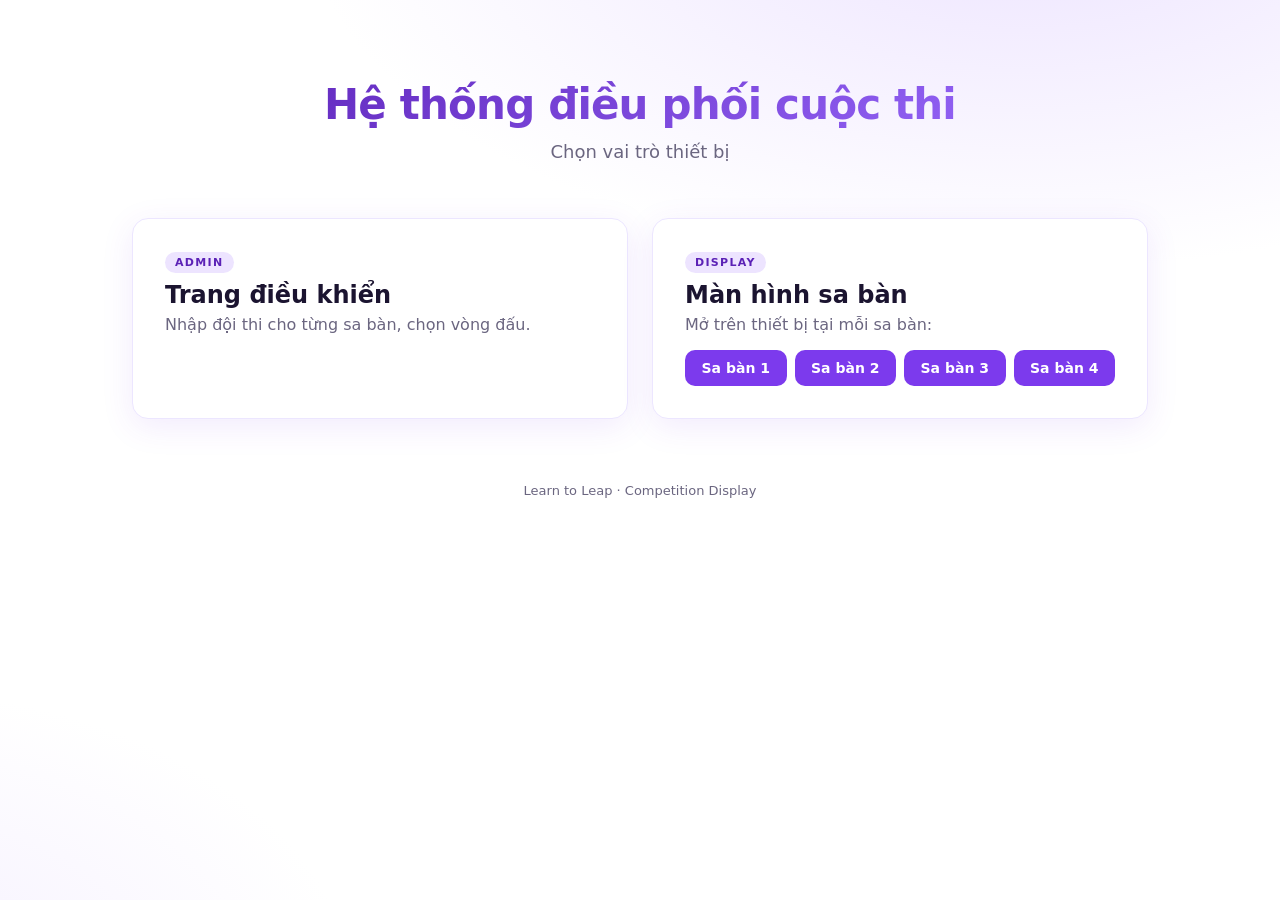
==== index.html @ b5b4168c "Initial competition display platform (4 arenas, scoring + knockout rounds)" ====
<!DOCTYPE html>
<html lang="vi">
<head>
  <meta charset="UTF-8" />
  <meta name="viewport" content="width=device-width, initial-scale=1.0" />
  <title>Competition Display</title>
  <link rel="stylesheet" href="css/style.css" />
</head>
<body class="home">
  <main class="home-wrap">
    <h1>Hệ thống điều phối cuộc thi</h1>
    <p class="sub">Chọn vai trò thiết bị</p>

    <div class="home-grid">
      <a class="home-card admin" href="input.html">
        <div class="badge">ADMIN</div>
        <h2>Trang điều khiển</h2>
        <p>Nhập đội thi cho từng sa bàn, chọn vòng đấu.</p>
      </a>

      <div class="home-card display-card">
        <div class="badge">DISPLAY</div>
        <h2>Màn hình sa bàn</h2>
        <p>Mở trên thiết bị tại mỗi sa bàn:</p>
        <div class="arena-links">
          <a href="display.html?arena=1">Sa bàn 1</a>
          <a href="display.html?arena=2">Sa bàn 2</a>
          <a href="display.html?arena=3">Sa bàn 3</a>
          <a href="display.html?arena=4">Sa bàn 4</a>
        </div>
      </div>
    </div>

    <footer>Learn to Leap · Competition Display</footer>
  </main>
</body>
</html>
---- css/style.css ----
/* ===== Reset & base ===== */
:root {
  --purple-50: #f5f0ff;
  --purple-100: #ede4ff;
  --purple-200: #d9c6ff;
  --purple-400: #9b6dff;
  --purple-500: #7c3aed;
  --purple-600: #6d28d9;
  --purple-700: #5b21b6;
  --ink: #1b1430;
  --muted: #6b6680;
  --line: #ece6ff;
  --bg: #ffffff;
  --shadow: 0 8px 32px rgba(124, 58, 237, 0.10);
  --shadow-lg: 0 20px 60px rgba(124, 58, 237, 0.18);
  --radius: 16px;
  --font: 'Inter', 'Segoe UI', system-ui, -apple-system, sans-serif;
}

* { box-sizing: border-box; margin: 0; padding: 0; }
html, body { height: 100%; }
body {
  font-family: var(--font);
  background: var(--bg);
  color: var(--ink);
  -webkit-font-smoothing: antialiased;
}
a { color: var(--purple-600); text-decoration: none; }

/* ===== HOME ===== */
.home {
  background:
    radial-gradient(1200px 600px at 80% -10%, var(--purple-100), transparent 60%),
    radial-gradient(800px 500px at -10% 110%, var(--purple-50), transparent 60%),
    #fff;
}
.home-wrap {
  max-width: 1080px;
  margin: 0 auto;
  padding: 80px 32px;
  text-align: center;
}
.home-wrap h1 {
  font-size: 42px;
  font-weight: 800;
  letter-spacing: -0.02em;
  background: linear-gradient(135deg, var(--purple-700), var(--purple-400));
  -webkit-background-clip: text;
  background-clip: text;
  color: transparent;
}
.home-wrap .sub { color: var(--muted); margin-top: 12px; font-size: 18px; }
.home-grid {
  display: grid;
  grid-template-columns: 1fr 1fr;
  gap: 24px;
  margin-top: 56px;
}
.home-card {
  background: #fff;
  border: 1px solid var(--line);
  border-radius: var(--radius);
  padding: 32px;
  text-align: left;
  box-shadow: var(--shadow);
  transition: transform .15s ease, box-shadow .15s ease;
  color: var(--ink);
}
a.home-card:hover { transform: translateY(-4px); box-shadow: var(--shadow-lg); }
.home-card h2 { font-size: 24px; margin: 8px 0 6px; }
.home-card p { color: var(--muted); }
.badge {
  display: inline-block;
  font-size: 11px;
  font-weight: 700;
  letter-spacing: .12em;
  padding: 4px 10px;
  border-radius: 999px;
  background: var(--purple-100);
  color: var(--purple-700);
}
.arena-links {
  display: grid; grid-template-columns: repeat(4, 1fr);
  gap: 8px; margin-top: 16px;
}
.arena-links a {
  text-align: center;
  padding: 10px 0;
  border-radius: 10px;
  background: var(--purple-500);
  color: #fff;
  font-weight: 600;
  font-size: 14px;
  transition: background .15s;
}
.arena-links a:hover { background: var(--purple-600); }
footer { margin-top: 64px; color: var(--muted); font-size: 13px; }

/* ===== ADMIN ===== */
.admin-page { background: #fafaff; }
.topbar {
  display: flex; align-items: center; gap: 16px;
  padding: 16px 28px;
  background: #fff;
  border-bottom: 1px solid var(--line);
  position: sticky; top: 0; z-index: 10;
}
.topbar h1 { font-size: 18px; font-weight: 700; flex: 1; }
.back { font-size: 14px; color: var(--purple-600); font-weight: 600; }
.status {
  font-size: 12px; font-weight: 600;
  padding: 4px 10px; border-radius: 999px;
}
.status.connecting { background: #fff3cd; color: #8a6d00; }
.status.online { background: #d1fae5; color: #065f46; }
.status.offline { background: #fee2e2; color: #991b1b; }

.admin-wrap {
  max-width: 1100px;
  margin: 0 auto;
  padding: 28px;
  display: flex; flex-direction: column; gap: 20px;
}
.card {
  background: #fff;
  border: 1px solid var(--line);
  border-radius: var(--radius);
  padding: 24px;
  box-shadow: var(--shadow);
}
.card h2 { font-size: 18px; margin-bottom: 14px; }

.round-toggle {
  display: inline-flex; gap: 8px;
  background: var(--purple-50);
  border-radius: 12px;
  padding: 6px;
}
.round-btn {
  border: 0; background: transparent;
  padding: 10px 18px;
  border-radius: 8px;
  font: inherit; font-weight: 600;
  color: var(--muted); cursor: pointer;
  display: inline-flex; align-items: center; gap: 8px;
}
.round-btn .dot {
  width: 8px; height: 8px; border-radius: 50%;
  background: var(--purple-200);
}
.round-btn.active {
  background: #fff;
  color: var(--purple-700);
  box-shadow: 0 2px 8px rgba(124,58,237,.15);
}
.round-btn.active .dot { background: var(--purple-500); }
.hint { margin-top: 10px; color: var(--muted); font-size: 13px; }

.arenas-grid {
  display: grid;
  grid-template-columns: repeat(2, 1fr);
  gap: 16px;
}
.arena {
  background: #fff;
  border: 1px solid var(--line);
  border-radius: var(--radius);
  padding: 20px;
  box-shadow: var(--shadow);
}
.arena-head {
  display: flex; align-items: center; justify-content: space-between;
  margin-bottom: 14px;
}
.arena-head h3 {
  font-size: 16px;
  display: inline-flex; align-items: center; gap: 10px;
}
.arena-no {
  display: inline-grid; place-items: center;
  width: 28px; height: 28px;
  border-radius: 8px;
  background: var(--purple-500);
  color: #fff; font-weight: 700; font-size: 14px;
}
.arena .live {
  font-size: 11px; font-weight: 700; color: var(--purple-700);
  background: var(--purple-100); padding: 4px 8px; border-radius: 999px;
}
.input-row { display: flex; flex-direction: column; gap: 10px; }
.input-row label { font-size: 12px; color: var(--muted); font-weight: 600; }
.input-row input {
  border: 1.5px solid var(--line);
  border-radius: 10px;
  padding: 11px 14px;
  font: inherit;
  background: #fff;
  transition: border-color .15s, box-shadow .15s;
}
.input-row input:focus {
  outline: 0;
  border-color: var(--purple-400);
  box-shadow: 0 0 0 4px rgba(124,58,237,.12);
}
.input-row input[disabled] {
  background: #f6f4fb; color: var(--muted); cursor: not-allowed;
}
.actions { display: flex; justify-content: flex-end; }
.btn-ghost {
  border: 1.5px solid var(--line);
  background: #fff;
  color: var(--purple-700);
  padding: 10px 18px;
  border-radius: 10px;
  font: inherit; font-weight: 600; cursor: pointer;
}
.btn-ghost:hover { background: var(--purple-50); }

/* ===== DISPLAY ===== */
.display-page {
  background:
    radial-gradient(1200px 800px at 50% -10%, var(--purple-100), transparent 60%),
    #fff;
  overflow: hidden;
}
.display-root {
  height: 100vh;
  display: flex; flex-direction: column;
  align-items: center; justify-content: center;
  padding: 4vh 4vw;
  position: relative;
  text-align: center;
}
.arena-tag {
  position: absolute; top: 3vh; left: 3vw;
  font-size: 1.2vw; font-weight: 700; letter-spacing: .1em;
  color: var(--purple-700);
  background: var(--purple-100);
  padding: .6vw 1.2vw; border-radius: 999px;
}
.arena-tag span { font-size: 1.6vw; margin-left: 4px; }
.round-tag {
  position: absolute; top: 3vh; right: 3vw;
  font-size: 1vw; font-weight: 600;
  color: var(--muted);
  background: #fff;
  padding: .6vw 1.2vw; border-radius: 999px;
  border: 1px solid var(--line);
}
.brand {
  position: absolute; bottom: 3vh;
  color: var(--muted); font-size: 1vw; letter-spacing: .15em; font-weight: 600;
}
.status-pill {
  position: absolute; bottom: 3vh; right: 3vw;
  font-size: .8vw; color: var(--muted);
  padding: 4px 10px; border-radius: 999px; background: #f6f4fb;
}

.view { width: 100%; max-width: 92vw; }
.hidden { display: none !important; }

.view-scoring .label,
.side .label {
  font-size: 1.4vw; font-weight: 700;
  color: var(--purple-500); letter-spacing: .15em;
  margin-bottom: 2vh;
}
.team-name {
  font-size: 9vw;
  font-weight: 800;
  letter-spacing: -0.02em;
  line-height: 1.05;
  background: linear-gradient(135deg, var(--purple-700), var(--purple-400));
  -webkit-background-clip: text;
  background-clip: text;
  color: transparent;
  word-break: break-word;
  animation: pop .5s ease;
}
.team-name.big { font-size: 11vw; }

.vs-wrap {
  display: grid;
  grid-template-columns: 1fr auto 1fr;
  align-items: center;
  gap: 3vw;
  width: 100%;
}
.side { min-width: 0; }
.side .team-name { font-size: 6.5vw; }
.vs {
  font-size: 5vw; font-weight: 900;
  color: #fff;
  background: linear-gradient(135deg, var(--purple-500), var(--purple-700));
  width: 12vw; height: 12vw;
  border-radius: 50%;
  display: grid; place-items: center;
  box-shadow: 0 20px 60px rgba(124,58,237,.35);
  letter-spacing: .05em;
}

.view-empty .empty-text {
  font-size: 3vw; color: var(--muted); font-weight: 600;
}

@keyframes pop {
  from { opacity: 0; transform: translateY(20px) scale(.96); }
  to   { opacity: 1; transform: translateY(0) scale(1); }
}

/* ===== Responsive ===== */
@media (max-width: 760px) {
  .home-grid, .arenas-grid { grid-template-columns: 1fr; }
  .home-wrap h1 { font-size: 32px; }
  .arena-links { grid-template-columns: repeat(2, 1fr); }
}
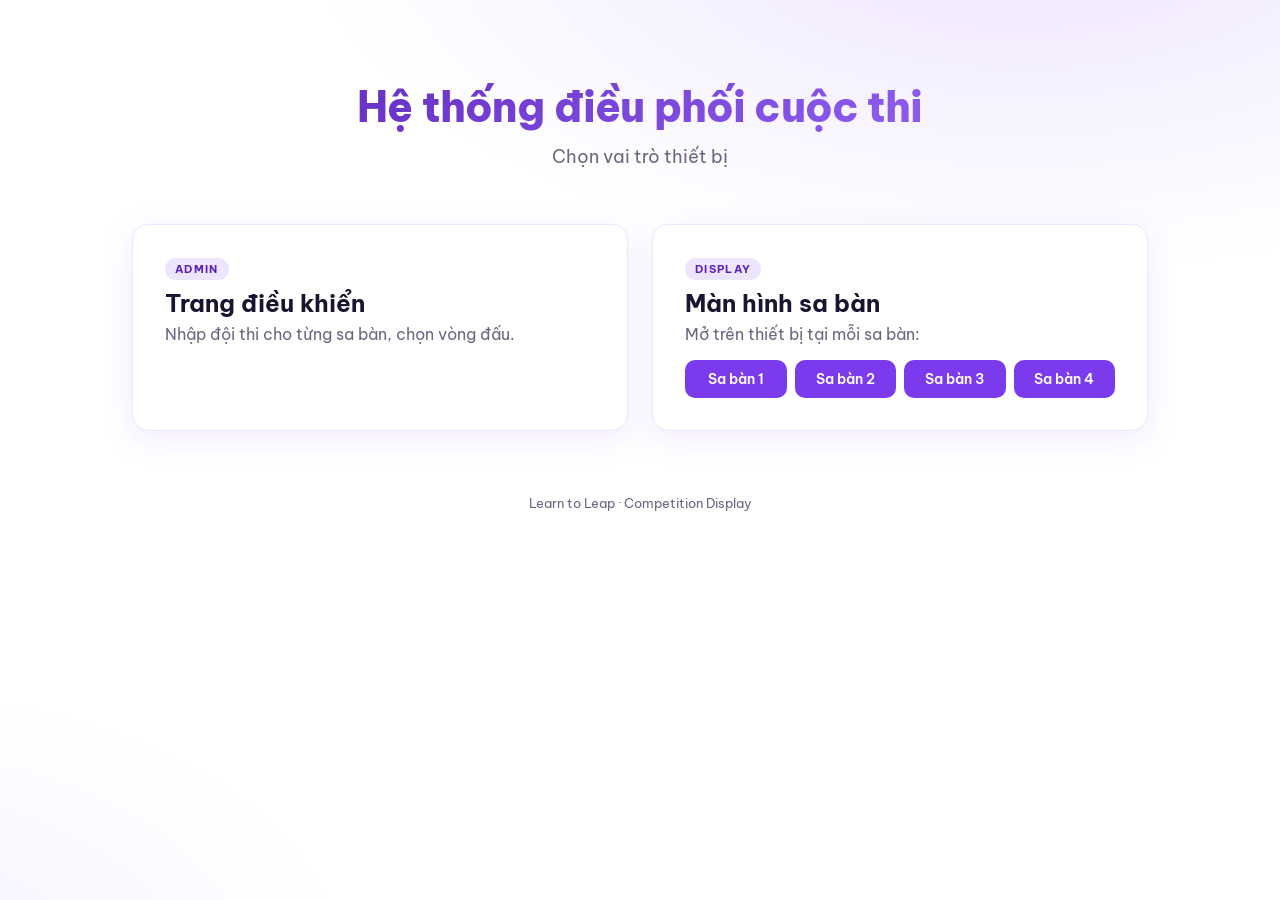
==== commit f283a277: "Add polling fallback for cross-device sync + Be Vietnam Pro font" ====
--- a/index.html
+++ b/index.html
@@ -4,6 +4,9 @@
   <meta charset="UTF-8" />
   <meta name="viewport" content="width=device-width, initial-scale=1.0" />
   <title>Competition Display</title>
+  <link rel="preconnect" href="https://fonts.googleapis.com">
+  <link rel="preconnect" href="https://fonts.gstatic.com" crossorigin>
+  <link href="https://fonts.googleapis.com/css2?family=Be+Vietnam+Pro:wght@400;500;600;700;800;900&display=swap" rel="stylesheet">
   <link rel="stylesheet" href="css/style.css" />
 </head>
 <body class="home">
--- a/css/style.css
+++ b/css/style.css
@@ -14,7 +14,7 @@
   --shadow: 0 8px 32px rgba(124, 58, 237, 0.10);
   --shadow-lg: 0 20px 60px rgba(124, 58, 237, 0.18);
   --radius: 16px;
-  --font: 'Inter', 'Segoe UI', system-ui, -apple-system, sans-serif;
+  --font: 'Be Vietnam Pro', 'Inter', 'Segoe UI', system-ui, -apple-system, sans-serif;
 }
 
 * { box-sizing: border-box; margin: 0; padding: 0; }
@@ -205,7 +205,18 @@
 .input-row input[disabled] {
   background: #f6f4fb; color: var(--muted); cursor: not-allowed;
 }
-.actions { display: flex; justify-content: flex-end; }
+.actions {
+  display: flex; align-items: center; justify-content: flex-end;
+  gap: 12px; flex-wrap: wrap;
+}
+.dirty-flag {
+  margin-right: auto;
+  font-size: 13px; font-weight: 600;
+  color: #b45309;
+  background: #fef3c7;
+  padding: 6px 12px; border-radius: 999px;
+}
+.dirty-flag.hidden { display: none; }
 .btn-ghost {
   border: 1.5px solid var(--line);
   background: #fff;
@@ -215,6 +226,27 @@
   font: inherit; font-weight: 600; cursor: pointer;
 }
 .btn-ghost:hover { background: var(--purple-50); }
+.btn-primary {
+  border: 0;
+  background: linear-gradient(135deg, var(--purple-500), var(--purple-700));
+  color: #fff;
+  padding: 11px 22px;
+  border-radius: 10px;
+  font: inherit; font-weight: 700; cursor: pointer;
+  box-shadow: 0 4px 14px rgba(124,58,237,.3);
+  transition: transform .1s ease, box-shadow .15s ease, opacity .15s;
+}
+.btn-primary:hover:not(:disabled) {
+  transform: translateY(-1px);
+  box-shadow: 0 6px 20px rgba(124,58,237,.4);
+}
+.btn-primary:disabled {
+  opacity: .4; cursor: not-allowed; box-shadow: none;
+}
+.arena.dirty {
+  border-color: #fcd34d;
+  box-shadow: 0 0 0 3px rgba(252, 211, 77, .25), var(--shadow);
+}
 
 /* ===== DISPLAY ===== */
 .display-page {
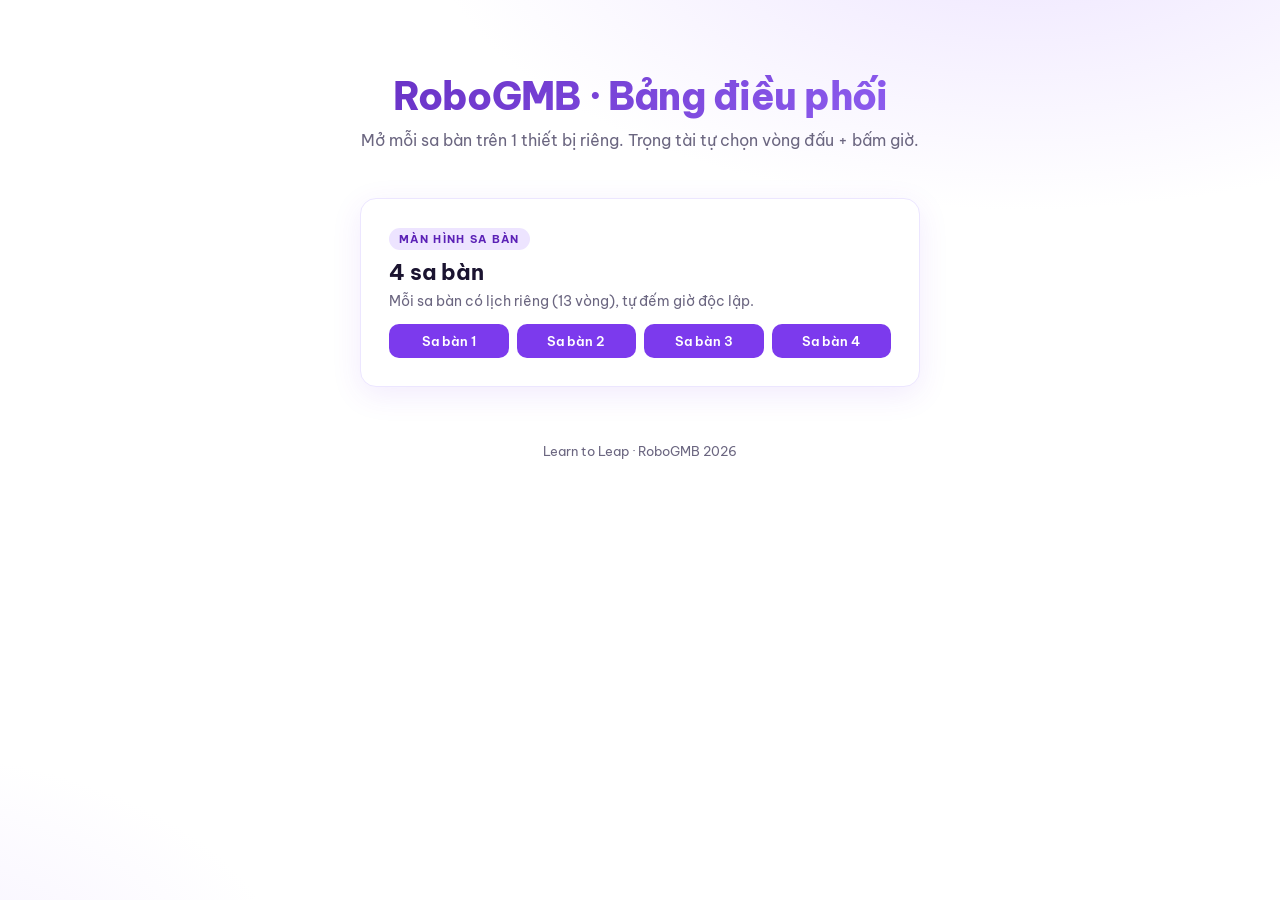
==== commit 9662f25c: "Standalone displays: per-arena team schedule + self-select rounds (no admin needed)" ====
--- a/index.html
+++ b/index.html
@@ -3,7 +3,7 @@
 <head>
   <meta charset="UTF-8" />
   <meta name="viewport" content="width=device-width, initial-scale=1.0" />
-  <title>Competition Display</title>
+  <title>RoboGMB · Competition Display</title>
   <link rel="preconnect" href="https://fonts.googleapis.com">
   <link rel="preconnect" href="https://fonts.gstatic.com" crossorigin>
   <link href="https://fonts.googleapis.com/css2?family=Be+Vietnam+Pro:wght@400;500;600;700;800;900&display=swap" rel="stylesheet">
@@ -11,20 +11,14 @@
 </head>
 <body class="home">
   <main class="home-wrap">
-    <h1>Hệ thống điều phối cuộc thi</h1>
-    <p class="sub">Chọn vai trò thiết bị</p>
+    <h1>RoboGMB · Bảng điều phối</h1>
+    <p class="sub">Mở mỗi sa bàn trên 1 thiết bị riêng. Trọng tài tự chọn vòng đấu + bấm giờ.</p>
 
-    <div class="home-grid">
-      <a class="home-card admin" href="input.html">
-        <div class="badge">ADMIN</div>
-        <h2>Trang điều khiển</h2>
-        <p>Nhập đội thi cho từng sa bàn, chọn vòng đấu.</p>
-      </a>
-
+    <div class="home-grid home-grid-one">
       <div class="home-card display-card">
-        <div class="badge">DISPLAY</div>
-        <h2>Màn hình sa bàn</h2>
-        <p>Mở trên thiết bị tại mỗi sa bàn:</p>
+        <div class="badge">MÀN HÌNH SA BÀN</div>
+        <h2>4 sa bàn</h2>
+        <p>Mỗi sa bàn có lịch riêng (13 vòng), tự đếm giờ độc lập.</p>
         <div class="arena-links">
           <a href="display.html?arena=1">Sa bàn 1</a>
           <a href="display.html?arena=2">Sa bàn 2</a>
@@ -34,7 +28,7 @@
       </div>
     </div>
 
-    <footer>Learn to Leap · Competition Display</footer>
+    <footer>Learn to Leap · RoboGMB 2026</footer>
   </main>
 </body>
 </html>
--- a/css/style.css
+++ b/css/style.css
@@ -1,20 +1,51 @@
-/* ===== Reset & base ===== */
+/* =================================================================
+   RoboGMB · Design System
+   Theme: white + purple, friendly for students, large readable text.
+   ================================================================= */
+
 :root {
-  --purple-50: #f5f0ff;
-  --purple-100: #ede4ff;
-  --purple-200: #d9c6ff;
-  --purple-400: #9b6dff;
-  --purple-500: #7c3aed;
-  --purple-600: #6d28d9;
-  --purple-700: #5b21b6;
+  /* Brand purple */
+  --p-50:  #f5f0ff;
+  --p-100: #ede4ff;
+  --p-200: #d9c6ff;
+  --p-300: #c4a3ff;
+  --p-400: #9b6dff;
+  --p-500: #7c3aed;
+  --p-600: #6d28d9;
+  --p-700: #5b21b6;
+  --p-800: #4c1d95;
+
+  /* Semantic */
   --ink: #1b1430;
   --muted: #6b6680;
   --line: #ece6ff;
   --bg: #ffffff;
-  --shadow: 0 8px 32px rgba(124, 58, 237, 0.10);
+  --bg-soft: #fafaff;
+
+  --green-400: #4ade80;
+  --green-500: #22c55e;
+  --green-600: #16a34a;
+  --green-700: #15803d;
+
+  --red-400: #f87171;
+  --red-500: #ef4444;
+  --red-600: #dc2626;
+  --red-700: #b91c1c;
+
+  --amber-50: #fef3c7;
+  --amber-700: #b45309;
+
+  --shadow-sm: 0 2px 8px rgba(91, 33, 182, 0.06);
+  --shadow:    0 8px 30px rgba(124, 58, 237, 0.10);
   --shadow-lg: 0 20px 60px rgba(124, 58, 237, 0.18);
-  --radius: 16px;
+
+  --radius-sm: 8px;
+  --radius:    12px;
+  --radius-lg: 16px;
+  --radius-xl: 22px;
+
   --font: 'Be Vietnam Pro', 'Inter', 'Segoe UI', system-ui, -apple-system, sans-serif;
+  --mono: 'JetBrains Mono', ui-monospace, 'SFMono-Regular', Consolas, monospace;
 }
 
 * { box-sizing: border-box; margin: 0; padding: 0; }
@@ -25,88 +56,125 @@
   color: var(--ink);
   -webkit-font-smoothing: antialiased;
 }
-a { color: var(--purple-600); text-decoration: none; }
-
-/* ===== HOME ===== */
+a { color: var(--p-600); text-decoration: none; }
+button { font-family: inherit; }
+.hidden { display: none !important; }
+
+/* =================================================================
+   Unified Button System
+   .btn + variant (.btn-primary/.btn-success/.btn-danger/.btn-ghost)
+        + size (.btn-sm/.btn-md/.btn-lg/.btn-xl)
+   ================================================================= */
+.btn {
+  display: inline-flex; align-items: center; justify-content: center;
+  gap: 8px;
+  border: 1.5px solid transparent;
+  font-family: inherit;
+  font-weight: 700;
+  letter-spacing: .01em;
+  cursor: pointer;
+  border-radius: var(--radius);
+  transition: transform .08s ease, box-shadow .15s ease,
+              background .2s ease, border-color .15s ease, opacity .15s;
+  user-select: none;
+  white-space: nowrap;
+}
+.btn:active { transform: translateY(1px); }
+.btn:disabled { opacity: .4; cursor: not-allowed; transform: none !important; box-shadow: none !important; }
+
+/* Variants */
+.btn-primary {
+  color: #fff;
+  background: linear-gradient(135deg, var(--p-500), var(--p-700));
+  box-shadow: 0 6px 18px rgba(124,58,237,.28);
+}
+.btn-primary:hover:not(:disabled) { box-shadow: 0 10px 24px rgba(124,58,237,.4); }
+
+.btn-success {
+  color: #fff;
+  background: linear-gradient(135deg, var(--green-500), var(--green-700));
+  box-shadow: 0 6px 18px rgba(34,197,94,.32);
+}
+.btn-success:hover:not(:disabled) { box-shadow: 0 10px 26px rgba(34,197,94,.45); }
+
+.btn-danger {
+  color: #fff;
+  background: linear-gradient(135deg, var(--red-500), var(--red-700));
+  box-shadow: 0 6px 18px rgba(239,68,68,.32);
+}
+.btn-danger:hover:not(:disabled) { box-shadow: 0 10px 26px rgba(239,68,68,.45); }
+
+.btn-ghost {
+  color: var(--p-700);
+  background: #fff;
+  border-color: var(--p-200);
+}
+.btn-ghost:hover:not(:disabled) { background: var(--p-50); border-color: var(--p-300); }
+
+/* Sizes */
+.btn-sm { padding: 7px 14px;  font-size: 13px; border-radius: 10px; }
+.btn-md { padding: 10px 18px; font-size: 14px; }
+.btn-lg { padding: 13px 24px; font-size: 16px; }
+.btn-xl { padding: 1.1vw 2.2vw; font-size: 1.35vw; border-radius: 14px; min-width: 10vw; }
+
+/* Back-compat aliases for admin code that uses old class names */
+.btn-primary.sm, .btn-ghost.sm { padding: 7px 13px; font-size: 12px; }
+
+/* =================================================================
+   HOME
+   ================================================================= */
 .home {
   background:
-    radial-gradient(1200px 600px at 80% -10%, var(--purple-100), transparent 60%),
-    radial-gradient(800px 500px at -10% 110%, var(--purple-50), transparent 60%),
+    radial-gradient(1000px 500px at 80% -10%, var(--p-100), transparent 60%),
+    radial-gradient(700px 400px at -10% 110%, var(--p-50), transparent 60%),
     #fff;
 }
-.home-wrap {
-  max-width: 1080px;
-  margin: 0 auto;
-  padding: 80px 32px;
-  text-align: center;
-}
+.home-wrap { max-width: 1000px; margin: 0 auto; padding: 72px 28px; text-align: center; }
 .home-wrap h1 {
-  font-size: 42px;
-  font-weight: 800;
-  letter-spacing: -0.02em;
-  background: linear-gradient(135deg, var(--purple-700), var(--purple-400));
-  -webkit-background-clip: text;
-  background-clip: text;
-  color: transparent;
-}
-.home-wrap .sub { color: var(--muted); margin-top: 12px; font-size: 18px; }
-.home-grid {
-  display: grid;
-  grid-template-columns: 1fr 1fr;
-  gap: 24px;
-  margin-top: 56px;
-}
+  font-size: 38px; font-weight: 800; letter-spacing: -0.02em;
+  background: linear-gradient(135deg, var(--p-700), var(--p-400));
+  -webkit-background-clip: text; background-clip: text; color: transparent;
+}
+.home-wrap .sub { color: var(--muted); margin-top: 10px; font-size: 16px; }
+.home-grid { display: grid; grid-template-columns: 1fr 1fr; gap: 20px; margin-top: 48px; }
 .home-card {
-  background: #fff;
-  border: 1px solid var(--line);
-  border-radius: var(--radius);
-  padding: 32px;
-  text-align: left;
-  box-shadow: var(--shadow);
-  transition: transform .15s ease, box-shadow .15s ease;
+  background: #fff; border: 1px solid var(--line);
+  border-radius: var(--radius-lg); padding: 28px;
+  text-align: left; box-shadow: var(--shadow);
+  transition: transform .15s, box-shadow .15s;
   color: var(--ink);
 }
-a.home-card:hover { transform: translateY(-4px); box-shadow: var(--shadow-lg); }
-.home-card h2 { font-size: 24px; margin: 8px 0 6px; }
-.home-card p { color: var(--muted); }
+a.home-card:hover { transform: translateY(-3px); box-shadow: var(--shadow-lg); }
+.home-card h2 { font-size: 22px; margin: 8px 0 6px; }
+.home-card p { color: var(--muted); font-size: 14px; }
 .badge {
-  display: inline-block;
-  font-size: 11px;
-  font-weight: 700;
-  letter-spacing: .12em;
-  padding: 4px 10px;
-  border-radius: 999px;
-  background: var(--purple-100);
-  color: var(--purple-700);
-}
-.arena-links {
-  display: grid; grid-template-columns: repeat(4, 1fr);
-  gap: 8px; margin-top: 16px;
-}
+  display: inline-block; font-size: 11px; font-weight: 700;
+  letter-spacing: .12em; padding: 4px 10px; border-radius: 999px;
+  background: var(--p-100); color: var(--p-700);
+}
+.arena-links { display: grid; grid-template-columns: repeat(4, 1fr); gap: 8px; margin-top: 14px; }
 .arena-links a {
-  text-align: center;
-  padding: 10px 0;
-  border-radius: 10px;
-  background: var(--purple-500);
-  color: #fff;
-  font-weight: 600;
-  font-size: 14px;
+  text-align: center; padding: 9px 0;
+  border-radius: 10px; background: var(--p-500);
+  color: #fff; font-weight: 600; font-size: 13px;
   transition: background .15s;
 }
-.arena-links a:hover { background: var(--purple-600); }
-footer { margin-top: 64px; color: var(--muted); font-size: 13px; }
-
-/* ===== ADMIN ===== */
-.admin-page { background: #fafaff; }
+.arena-links a:hover { background: var(--p-600); }
+.home-wrap footer { margin-top: 56px; color: var(--muted); font-size: 13px; }
+
+/* =================================================================
+   ADMIN
+   ================================================================= */
+.admin-page { background: var(--bg-soft); }
 .topbar {
   display: flex; align-items: center; gap: 16px;
-  padding: 16px 28px;
+  padding: 14px 24px;
   background: #fff;
   border-bottom: 1px solid var(--line);
   position: sticky; top: 0; z-index: 10;
 }
-.topbar h1 { font-size: 18px; font-weight: 700; flex: 1; }
-.back { font-size: 14px; color: var(--purple-600); font-weight: 600; }
+.topbar h1 { font-size: 16px; font-weight: 700; flex: 1; }
+.back { font-size: 13px; color: var(--p-600); font-weight: 600; }
 .status {
   font-size: 12px; font-weight: 600;
   padding: 4px 10px; border-radius: 999px;
@@ -116,234 +184,706 @@
 .status.offline { background: #fee2e2; color: #991b1b; }
 
 .admin-wrap {
-  max-width: 1100px;
-  margin: 0 auto;
-  padding: 28px;
-  display: flex; flex-direction: column; gap: 20px;
+  max-width: 1100px; margin: 0 auto; padding: 22px;
+  display: flex; flex-direction: column; gap: 16px;
 }
 .card {
-  background: #fff;
-  border: 1px solid var(--line);
-  border-radius: var(--radius);
-  padding: 24px;
-  box-shadow: var(--shadow);
-}
-.card h2 { font-size: 18px; margin-bottom: 14px; }
-
+  background: #fff; border: 1px solid var(--line);
+  border-radius: var(--radius-lg); padding: 18px 20px;
+  box-shadow: var(--shadow-sm);
+}
+.card h2 {
+  font-size: 13px; font-weight: 700; margin-bottom: 12px;
+  color: var(--p-700);
+  letter-spacing: .08em; text-transform: uppercase;
+}
+
+/* Round toggle */
 .round-toggle {
-  display: inline-flex; gap: 8px;
-  background: var(--purple-50);
-  border-radius: 12px;
-  padding: 6px;
+  display: inline-flex; gap: 6px;
+  background: var(--p-50);
+  border-radius: 12px; padding: 5px;
 }
 .round-btn {
   border: 0; background: transparent;
-  padding: 10px 18px;
-  border-radius: 8px;
-  font: inherit; font-weight: 600;
+  padding: 9px 18px; border-radius: 9px;
+  font-weight: 600; font-size: 14px;
   color: var(--muted); cursor: pointer;
   display: inline-flex; align-items: center; gap: 8px;
-}
-.round-btn .dot {
-  width: 8px; height: 8px; border-radius: 50%;
-  background: var(--purple-200);
-}
+  font-family: inherit;
+  transition: background .15s, color .15s;
+}
+.round-btn .dot { width: 7px; height: 7px; border-radius: 50%; background: var(--p-200); }
 .round-btn.active {
-  background: #fff;
-  color: var(--purple-700);
-  box-shadow: 0 2px 8px rgba(124,58,237,.15);
-}
-.round-btn.active .dot { background: var(--purple-500); }
-.hint { margin-top: 10px; color: var(--muted); font-size: 13px; }
-
-.arenas-grid {
-  display: grid;
-  grid-template-columns: repeat(2, 1fr);
-  gap: 16px;
-}
+  background: #fff; color: var(--p-700);
+  box-shadow: 0 2px 6px rgba(124,58,237,.12);
+}
+.round-btn.active .dot { background: var(--p-500); }
+.hint { margin-top: 10px; color: var(--muted); font-size: 12px; }
+
+/* Arena cards */
+.arenas-grid { display: grid; grid-template-columns: repeat(2, 1fr); gap: 14px; }
 .arena {
-  background: #fff;
-  border: 1px solid var(--line);
-  border-radius: var(--radius);
-  padding: 20px;
-  box-shadow: var(--shadow);
+  background: #fff; border: 1px solid var(--line);
+  border-radius: var(--radius-lg); padding: 16px 18px;
+  box-shadow: var(--shadow-sm);
+  transition: border-color .15s, box-shadow .15s;
 }
 .arena-head {
   display: flex; align-items: center; justify-content: space-between;
-  margin-bottom: 14px;
-}
-.arena-head h3 {
-  font-size: 16px;
-  display: inline-flex; align-items: center; gap: 10px;
-}
+  margin-bottom: 12px;
+}
+.arena-head h3 { font-size: 14px; display: inline-flex; align-items: center; gap: 10px; }
 .arena-no {
   display: inline-grid; place-items: center;
-  width: 28px; height: 28px;
-  border-radius: 8px;
-  background: var(--purple-500);
-  color: #fff; font-weight: 700; font-size: 14px;
+  width: 26px; height: 26px; border-radius: 8px;
+  background: var(--p-500); color: #fff;
+  font-weight: 700; font-size: 13px;
 }
 .arena .live {
-  font-size: 11px; font-weight: 700; color: var(--purple-700);
-  background: var(--purple-100); padding: 4px 8px; border-radius: 999px;
-}
-.input-row { display: flex; flex-direction: column; gap: 10px; }
-.input-row label { font-size: 12px; color: var(--muted); font-weight: 600; }
+  font-size: 10px; font-weight: 700; color: var(--p-700);
+  background: var(--p-100); padding: 3px 8px; border-radius: 999px;
+  letter-spacing: .08em;
+}
+.input-row { display: flex; flex-direction: column; gap: 8px; }
+.input-row label { font-size: 11px; color: var(--muted); font-weight: 600; }
 .input-row input {
-  border: 1.5px solid var(--line);
-  border-radius: 10px;
-  padding: 11px 14px;
-  font: inherit;
+  border: 1.5px solid var(--line); border-radius: 9px;
+  padding: 10px 13px; font: inherit; font-size: 14px;
   background: #fff;
   transition: border-color .15s, box-shadow .15s;
 }
 .input-row input:focus {
-  outline: 0;
-  border-color: var(--purple-400);
-  box-shadow: 0 0 0 4px rgba(124,58,237,.12);
+  outline: 0; border-color: var(--p-400);
+  box-shadow: 0 0 0 3px rgba(124,58,237,.15);
 }
 .input-row input[disabled] {
   background: #f6f4fb; color: var(--muted); cursor: not-allowed;
 }
+
 .actions {
   display: flex; align-items: center; justify-content: flex-end;
-  gap: 12px; flex-wrap: wrap;
+  gap: 10px; flex-wrap: wrap;
 }
 .dirty-flag {
-  margin-right: auto;
-  font-size: 13px; font-weight: 600;
-  color: #b45309;
-  background: #fef3c7;
-  padding: 6px 12px; border-radius: 999px;
-}
-.dirty-flag.hidden { display: none; }
-.btn-ghost {
-  border: 1.5px solid var(--line);
-  background: #fff;
-  color: var(--purple-700);
-  padding: 10px 18px;
-  border-radius: 10px;
-  font: inherit; font-weight: 600; cursor: pointer;
-}
-.btn-ghost:hover { background: var(--purple-50); }
-.btn-primary {
-  border: 0;
-  background: linear-gradient(135deg, var(--purple-500), var(--purple-700));
-  color: #fff;
-  padding: 11px 22px;
-  border-radius: 10px;
-  font: inherit; font-weight: 700; cursor: pointer;
-  box-shadow: 0 4px 14px rgba(124,58,237,.3);
-  transition: transform .1s ease, box-shadow .15s ease, opacity .15s;
-}
-.btn-primary:hover:not(:disabled) {
-  transform: translateY(-1px);
-  box-shadow: 0 6px 20px rgba(124,58,237,.4);
-}
-.btn-primary:disabled {
-  opacity: .4; cursor: not-allowed; box-shadow: none;
-}
+  margin-right: auto; font-size: 12px; font-weight: 600;
+  color: var(--amber-700); background: var(--amber-50);
+  padding: 5px 12px; border-radius: 999px;
+}
+
 .arena.dirty {
   border-color: #fcd34d;
-  box-shadow: 0 0 0 3px rgba(252, 211, 77, .25), var(--shadow);
-}
-
-/* ===== DISPLAY ===== */
+  box-shadow: 0 0 0 3px rgba(252, 211, 77, .25), var(--shadow-sm);
+}
+
+/* Legacy admin button classes → reuse .btn styles */
+#publish, #clear-all { padding: 10px 18px; font-size: 14px; border-radius: var(--radius); font-weight: 700; cursor: pointer; transition: all .15s; }
+#publish { color:#fff; background: linear-gradient(135deg, var(--p-500), var(--p-700));
+  border: 1.5px solid transparent; box-shadow: 0 6px 18px rgba(124,58,237,.28); }
+#publish:hover:not(:disabled) { box-shadow: 0 10px 24px rgba(124,58,237,.4); }
+#publish:disabled { opacity:.4; cursor: not-allowed; box-shadow: none; background: var(--p-200); }
+#clear-all { color: var(--p-700); background:#fff; border:1.5px solid var(--p-200); }
+#clear-all:hover { background: var(--p-50); border-color: var(--p-300); }
+
+/* =================================================================
+   DISPLAY  (split layout, fixed viewport)
+   ================================================================= */
 .display-page {
   background:
-    radial-gradient(1200px 800px at 50% -10%, var(--purple-100), transparent 60%),
+    radial-gradient(1400px 900px at 50% -20%, var(--p-100), transparent 65%),
     #fff;
   overflow: hidden;
 }
 .display-root {
   height: 100vh;
+  display: grid;
+  grid-template-rows: auto 1fr auto;
+  padding: 1.5vh 1.5vw;
+  gap: 1.2vh;
+}
+
+.d-header {
+  display: flex; align-items: center; gap: 1vw;
+}
+.arena-tag {
+  font-size: 1vw; font-weight: 700; letter-spacing: .12em;
+  color: var(--p-700);
+  background: var(--p-100);
+  padding: .5vw 1.1vw; border-radius: 999px;
+  text-transform: uppercase;
+}
+.arena-tag span { font-size: 1.3vw; margin-left: 6px; font-family: var(--mono); }
+.round-tag {
+  font-size: .9vw; font-weight: 700;
+  color: var(--p-700);
+  background: #fff; border: 1.5px solid var(--p-200);
+  padding: .5vw 1.1vw; border-radius: 999px;
+}
+.round-tag[data-round="knockout"] {
+  background: linear-gradient(135deg, var(--p-500), var(--p-700));
+  color: #fff; border-color: transparent;
+}
+.d-header .status-pill { margin-left: 0; }
+.d-header .mute-btn { margin-left: auto; }
+
+.mute-btn {
+  border: 1.5px solid var(--p-200);
+  background: #fff;
+  width: 2.4vw; height: 2.4vw;
+  min-width: 36px; min-height: 36px;
+  border-radius: 50%;
+  font-size: 1.2vw;
+  cursor: pointer;
+  display: inline-grid; place-items: center;
+  transition: background .15s, transform .1s, border-color .15s;
+  padding: 0; line-height: 1;
+}
+.mute-btn:hover { background: var(--p-50); border-color: var(--p-300); transform: scale(1.05); }
+.mute-btn:active { transform: scale(.95); }
+
+/* Split panes */
+.d-split {
+  display: grid;
+  grid-template-columns: 1.1fr 1fr;
+  gap: 1.5vw;
+  min-height: 0;
+}
+.d-pane {
+  background: #fff;
+  border: 1.5px solid var(--p-100);
+  border-radius: var(--radius-xl);
+  padding: 1.8vw;
   display: flex; flex-direction: column;
   align-items: center; justify-content: center;
-  padding: 4vh 4vw;
+  text-align: center;
+  min-height: 0; overflow: hidden;
+  box-shadow: 0 10px 50px rgba(124,58,237,.08);
+}
+.d-pane .label {
+  font-size: .85vw; font-weight: 700;
+  color: var(--p-500); letter-spacing: .2em;
+  text-transform: uppercase; margin-bottom: 1.2vh;
+}
+
+/* Team pane — mirror timer pane layout */
+.d-team {
+  justify-content: space-between;
+  padding-top: 2.4vw;
+  padding-bottom: 1.8vw;
+}
+.team-hero {
+  flex: 1;
+  display: flex; flex-direction: column;
+  align-items: center; justify-content: center;
+  width: 100%;
+}
+.team-state {
+  margin-top: .8vh;
+  font-size: 1vw;
+  color: var(--muted);
+  font-weight: 600;
+  letter-spacing: .05em;
+}
+.team-name.rest {
+  background: none;
+  -webkit-text-fill-color: var(--muted);
+  color: var(--muted);
+  font-style: italic;
+  font-weight: 700;
+}
+
+.team-controls {
+  display: flex; gap: .8vw;
+  align-items: center; justify-content: center;
+  width: 100%;
+}
+.nav-btn {
+  min-width: 9vw;
+}
+
+/* Single column home (when admin removed) */
+.home-grid-one { grid-template-columns: 1fr; max-width: 560px; margin-left: auto; margin-right: auto; }
+
+/* Modal — team list */
+.modal {
+  position: fixed; inset: 0;
+  z-index: 1200;
+  display: grid; place-items: center;
+}
+.modal.hidden { display: none; }
+.modal-backdrop {
+  position: absolute; inset: 0;
+  background: rgba(27, 20, 48, 0.55);
+  backdrop-filter: blur(6px);
+}
+.modal-box {
   position: relative;
-  text-align: center;
-}
-.arena-tag {
-  position: absolute; top: 3vh; left: 3vw;
-  font-size: 1.2vw; font-weight: 700; letter-spacing: .1em;
-  color: var(--purple-700);
-  background: var(--purple-100);
-  padding: .6vw 1.2vw; border-radius: 999px;
-}
-.arena-tag span { font-size: 1.6vw; margin-left: 4px; }
-.round-tag {
-  position: absolute; top: 3vh; right: 3vw;
-  font-size: 1vw; font-weight: 600;
-  color: var(--muted);
   background: #fff;
-  padding: .6vw 1.2vw; border-radius: 999px;
-  border: 1px solid var(--line);
-}
-.brand {
-  position: absolute; bottom: 3vh;
-  color: var(--muted); font-size: 1vw; letter-spacing: .15em; font-weight: 600;
-}
-.status-pill {
-  position: absolute; bottom: 3vh; right: 3vw;
-  font-size: .8vw; color: var(--muted);
-  padding: 4px 10px; border-radius: 999px; background: #f6f4fb;
-}
-
-.view { width: 100%; max-width: 92vw; }
-.hidden { display: none !important; }
-
-.view-scoring .label,
-.side .label {
-  font-size: 1.4vw; font-weight: 700;
-  color: var(--purple-500); letter-spacing: .15em;
-  margin-bottom: 2vh;
-}
+  border: 2px solid var(--p-200);
+  border-radius: 20px;
+  padding: 24px;
+  width: min(560px, 92vw);
+  max-height: 85vh;
+  display: flex; flex-direction: column;
+  box-shadow: 0 30px 80px rgba(91, 33, 182, 0.35);
+  animation: modalPop .25s cubic-bezier(.22,1.4,.36,1);
+}
+@keyframes modalPop {
+  from { transform: scale(.85); opacity: 0; }
+  to   { transform: scale(1); opacity: 1; }
+}
+.modal-head {
+  display: flex; justify-content: space-between; align-items: center;
+  margin-bottom: 14px; padding-bottom: 14px;
+  border-bottom: 1px solid var(--line);
+}
+.modal-head h3 {
+  font-size: 18px; color: var(--p-700); font-weight: 800;
+}
+.modal-close {
+  border: 0; background: var(--p-50);
+  width: 34px; height: 34px; border-radius: 10px;
+  color: var(--p-700); font-size: 16px; font-weight: 700;
+  cursor: pointer;
+}
+.modal-close:hover { background: var(--p-100); }
+
+.team-list {
+  list-style: none; margin: 0; padding: 0;
+  overflow-y: auto;
+  display: flex; flex-direction: column; gap: 6px;
+}
+.team-item {
+  display: flex; align-items: center; gap: 14px;
+  padding: 12px 16px;
+  border: 1.5px solid var(--line);
+  border-radius: 12px;
+  cursor: pointer;
+  transition: background .12s, border-color .12s, transform .08s;
+  user-select: none;
+}
+.team-item:hover { background: var(--p-50); border-color: var(--p-200); }
+.team-item:active { transform: scale(.99); }
+.ti-round {
+  font-family: var(--mono);
+  font-weight: 700; font-size: 14px;
+  background: var(--p-100); color: var(--p-700);
+  width: 32px; height: 32px;
+  display: grid; place-items: center;
+  border-radius: 8px;
+  flex-shrink: 0;
+}
+.ti-name {
+  flex: 1; font-weight: 700; font-size: 16px;
+}
+.ti-current-tag {
+  font-size: 11px; font-weight: 700;
+  letter-spacing: .1em; text-transform: uppercase;
+  background: linear-gradient(135deg, var(--green-500), var(--green-700));
+  color: #fff;
+  padding: 4px 10px; border-radius: 999px;
+}
+.team-item.current {
+  background: linear-gradient(135deg, #f0fdf4, #fff);
+  border-color: var(--green-500);
+  box-shadow: 0 4px 16px rgba(34,197,94,.18);
+}
+.team-item.current .ti-round { background: var(--green-500); color: #fff; }
+.team-item.rest {
+  opacity: .5;
+  cursor: default;
+}
+.team-item.rest .ti-name { font-style: italic; color: var(--muted); }
+.team-item.rest:hover { background: transparent; border-color: var(--line); }
+
+.view { width: 100%; max-width: 100%; }
 .team-name {
-  font-size: 9vw;
+  font-size: 5vw;
   font-weight: 800;
   letter-spacing: -0.02em;
   line-height: 1.05;
-  background: linear-gradient(135deg, var(--purple-700), var(--purple-400));
-  -webkit-background-clip: text;
-  background-clip: text;
-  color: transparent;
+  background: linear-gradient(135deg, var(--p-700), var(--p-400));
+  -webkit-background-clip: text; background-clip: text; color: transparent;
   word-break: break-word;
   animation: pop .5s ease;
 }
-.team-name.big { font-size: 11vw; }
-
-.vs-wrap {
+.team-name.big { font-size: 6.5vw; }
+
+.ko-stack {
   display: grid;
-  grid-template-columns: 1fr auto 1fr;
+  grid-template-rows: 1fr auto 1fr;
+  gap: 1.2vh;
   align-items: center;
-  gap: 3vw;
   width: 100%;
 }
-.side { min-width: 0; }
-.side .team-name { font-size: 6.5vw; }
+.ko-side { min-width: 0; }
+.ko-side .team-name { font-size: 3.4vw; }
 .vs {
-  font-size: 5vw; font-weight: 900;
+  font-size: 2.1vw; font-weight: 900;
   color: #fff;
-  background: linear-gradient(135deg, var(--purple-500), var(--purple-700));
-  width: 12vw; height: 12vw;
-  border-radius: 50%;
+  background: linear-gradient(135deg, var(--p-500), var(--p-700));
+  width: 4.8vw; height: 4.8vw; border-radius: 50%;
   display: grid; place-items: center;
-  box-shadow: 0 20px 60px rgba(124,58,237,.35);
+  margin: 0 auto;
+  box-shadow: 0 12px 32px rgba(124,58,237,.35);
   letter-spacing: .05em;
 }
 
 .view-empty .empty-text {
-  font-size: 3vw; color: var(--muted); font-weight: 600;
+  font-size: 1.8vw; color: var(--muted); font-weight: 600;
+}
+
+/* Timer pane — layout mirror team pane: hero centered, controls at bottom */
+.d-timer {
+  justify-content: space-between;
+  padding-top: 2.4vw;
+  padding-bottom: 1.8vw;
+}
+.timer-hero {
+  flex: 1;
+  display: flex; flex-direction: column;
+  align-items: center; justify-content: center;
+  width: 100%;
+}
+
+.timer-big {
+  font-family: var(--mono);
+  font-size: 6.5vw;            /* MATCH .team-name.big */
+  font-weight: 800;
+  letter-spacing: -0.01em;
+  line-height: 1.05;
+  background: linear-gradient(135deg, var(--p-700), var(--p-400));
+  -webkit-background-clip: text; background-clip: text;
+  color: transparent;
+  font-variant-numeric: tabular-nums;
+  animation: pop .5s ease;
+  transition: filter .2s;
+}
+.timer-big.running {
+  background: linear-gradient(135deg, var(--p-600), var(--p-400));
+  -webkit-background-clip: text; background-clip: text;
+  color: transparent;
+}
+.timer-big.warn {
+  background: none;
+  -webkit-text-fill-color: var(--red-500);
+  color: var(--red-500);
+  animation: pulse 1s ease-in-out infinite;
+}
+.timer-big.ended {
+  background: none;
+  -webkit-text-fill-color: var(--red-500);
+  color: var(--red-500);
+}
+.timer-big.paused {
+  background: none;
+  -webkit-text-fill-color: #b45309;
+  color: #b45309;
+}
+.timer-state {
+  margin-top: 1.2vh;
+  font-size: 1vw; font-weight: 700;
+  color: var(--muted); letter-spacing: .2em;
+  text-transform: uppercase;
+}
+
+/* Controls dock */
+.timer-controls-wrap {
+  display: flex; flex-direction: column;
+  align-items: center; gap: 1.2vh;
+  width: 100%;
+}
+.timer-set-row {
+  display: flex; align-items: center; gap: 8px;
+}
+.timer-set-row input {
+  font-family: var(--mono);
+  font-size: 1.4vw; font-weight: 700;
+  border: 1.5px solid var(--p-200);
+  border-radius: 10px;
+  padding: .5vw .9vw;
+  width: 6.5vw; text-align: center;
+  letter-spacing: .05em;
+  color: var(--ink); background: #fff;
+  transition: border-color .15s, box-shadow .15s;
+}
+.timer-set-row input:focus {
+  outline: 0; border-color: var(--p-400);
+  box-shadow: 0 0 0 4px rgba(124,58,237,.15);
+}
+.adj { font-family: var(--mono); }
+
+.timer-actions { display: flex; gap: 1vw; }
+
+.hotkey-hint {
+  font-size: .75vw;
+  color: var(--muted);
+}
+.hotkey-hint kbd {
+  font-family: var(--mono);
+  background: var(--p-50);
+  border: 1px solid var(--p-100);
+  border-bottom-width: 2px;
+  border-radius: 5px;
+  padding: 1px 7px;
+  font-size: .75vw;
+  color: var(--p-700);
+  font-weight: 700;
+}
+
+.d-footer {
+  display: flex; justify-content: center; align-items: center;
+}
+.brand {
+  color: var(--muted); font-size: .8vw;
+  letter-spacing: .25em; font-weight: 700;
+  text-transform: uppercase;
+}
+.status-pill {
+  font-size: .75vw; color: var(--muted); font-weight: 700;
+  padding: 4px 12px; border-radius: 999px;
+  background: #f6f4fb;
+}
+
+/* =================================================================
+   FX overlays (Start / Stop / Reset)
+   ================================================================= */
+.fx-overlay {
+  position: fixed; inset: 0;
+  display: grid; place-items: center;
+  pointer-events: none;
+  opacity: 0;
+  z-index: 999;
+  transition: opacity .25s ease;
+}
+.fx-overlay.show { opacity: 1; }
+.fx-content {
+  font-size: 16vw;
+  font-weight: 900;
+  letter-spacing: .06em;
+  color: #fff;
+  text-shadow: 0 14px 60px rgba(0,0,0,.3);
+  animation: fxPop .4s cubic-bezier(.22,1.5,.36,1);
+}
+.fx-overlay.fx-start {
+  background: radial-gradient(circle at center,
+    rgba(34,197,94,.95), rgba(21,128,61,.75) 55%, rgba(0,0,0,0) 75%);
+  animation: fxFlashGreen .9s ease;
+}
+.fx-overlay.fx-stop {
+  background: radial-gradient(circle at center,
+    rgba(239,68,68,.95), rgba(185,28,28,.75) 55%, rgba(0,0,0,0) 75%);
+  animation: fxFlashRed .9s ease;
+}
+.fx-overlay.fx-reset {
+  background: radial-gradient(circle at center, rgba(124,58,237,.55), rgba(0,0,0,0) 60%);
+}
+
+/* =================================================================
+   FX: Toast notifications
+   ================================================================= */
+.toast-stack {
+  position: fixed; top: 16px; left: 50%;
+  transform: translateX(-50%);
+  display: flex; flex-direction: column; gap: 10px;
+  align-items: center;
+  pointer-events: none;
+  z-index: 1500;
+}
+.toast {
+  display: flex; align-items: center; gap: 12px;
+  padding: 14px 22px;
+  background: #fff;
+  border: 2px solid var(--p-200);
+  border-radius: 16px;
+  font-weight: 700; font-size: 18px;
+  color: var(--ink);
+  box-shadow: 0 18px 50px rgba(91, 33, 182, 0.25);
+  opacity: 0; transform: translateY(-30px) scale(.9);
+  transition: opacity .35s ease, transform .35s cubic-bezier(.22,1.4,.36,1);
+  min-width: 280px; max-width: 70vw;
+  backdrop-filter: blur(10px);
+}
+.toast.show { opacity: 1; transform: translateY(0) scale(1); }
+.toast.hide { opacity: 0; transform: translateY(-20px) scale(.95); }
+.toast-icon { font-size: 26px; line-height: 1; }
+.toast-msg { white-space: nowrap; overflow: hidden; text-overflow: ellipsis; }
+
+.toast-start   { border-color: var(--green-500); background: linear-gradient(135deg, #f0fdf4, #fff); color: var(--green-700); }
+.toast-stop    { border-color: var(--red-500);   background: linear-gradient(135deg, #fef2f2, #fff); color: var(--red-700); }
+.toast-success { border-color: var(--green-500); background: #f0fdf4; color: var(--green-700); }
+.toast-warn    { border-color: #f59e0b;           background: #fffbeb; color: #b45309; }
+.toast-danger  { border-color: var(--red-500);   background: #fef2f2; color: var(--red-700); }
+.toast-team    { border-color: var(--p-500);     background: linear-gradient(135deg, #faf5ff, #fff); color: var(--p-700); }
+.toast-info    { border-color: var(--p-300); }
+
+/* =================================================================
+   FX: Screen shake (gắn vào #display-root)
+   ================================================================= */
+@keyframes shakeSm {
+  0%,100% { transform: translate(0,0); }
+  25% { transform: translate(-3px, 1px); }
+  50% { transform: translate(3px, -1px); }
+  75% { transform: translate(-2px, -2px); }
+}
+@keyframes shakeMd {
+  0%,100% { transform: translate(0,0); }
+  10% { transform: translate(-6px, 2px) rotate(-.4deg); }
+  20% { transform: translate(6px, -3px) rotate(.4deg); }
+  30% { transform: translate(-5px, 4px); }
+  40% { transform: translate(5px, -2px); }
+  50% { transform: translate(-3px, 3px); }
+  60% { transform: translate(3px, -4px); }
+  70% { transform: translate(-2px, 2px); }
+}
+@keyframes shakeLg {
+  0%,100% { transform: translate(0,0); }
+  10% { transform: translate(-10px, 4px) rotate(-1deg); }
+  20% { transform: translate(10px, -6px) rotate(1deg); }
+  30% { transform: translate(-9px, 6px) rotate(-.7deg); }
+  40% { transform: translate(9px, -4px) rotate(.7deg); }
+  50% { transform: translate(-6px, 5px); }
+  60% { transform: translate(6px, -7px); }
+  70% { transform: translate(-4px, 3px); }
+  80% { transform: translate(4px, -2px); }
+}
+.shake-sm { animation: shakeSm .35s cubic-bezier(.36,.07,.19,.97) both; }
+.shake-md { animation: shakeMd .55s cubic-bezier(.36,.07,.19,.97) both; }
+.shake-lg { animation: shakeLg .7s  cubic-bezier(.36,.07,.19,.97) both; }
+
+/* =================================================================
+   FX: Confetti
+   ================================================================= */
+.confetti-layer {
+  position: fixed; inset: 0;
+  pointer-events: none;
+  overflow: hidden;
+  z-index: 800;
+}
+.confetti {
+  position: absolute;
+  top: -40px;
+  animation: confettiFall 2.5s ease-in forwards;
+  will-change: transform, opacity;
+}
+.confetti.dot {
+  width: 12px; height: 12px;
+  border-radius: 3px;
+}
+.confetti.emoji {
+  text-shadow: 0 4px 12px rgba(0,0,0,.15);
+}
+@keyframes confettiFall {
+  0%   { transform: translate(0, -10vh) rotate(0); opacity: 0; }
+  10%  { opacity: 1; }
+  100% { transform: translate(var(--drift, 0), 110vh) rotate(var(--rot, 360deg)); opacity: 1; }
+}
+
+/* =================================================================
+   FX: Glitch (RGB split text)
+   ================================================================= */
+@keyframes glitchAnim {
+  0%   { transform: translate(0,0); text-shadow: 0 0 transparent; }
+  10%  { transform: translate(-4px, 2px); text-shadow: 4px 0 #ef4444, -4px 0 #06b6d4; }
+  20%  { transform: translate(4px, -2px); text-shadow: -4px 0 #ec4899, 4px 0 #facc15; }
+  30%  { transform: translate(-3px, -2px); text-shadow: 3px 0 #ef4444, -3px 0 #22d3ee; }
+  40%  { transform: translate(3px, 3px); text-shadow: -3px 0 #f59e0b, 3px 0 #ec4899; }
+  50%  { transform: translate(-2px, 0); text-shadow: 2px 0 #ef4444, -2px 0 #06b6d4; }
+  60%  { transform: translate(2px, -1px); text-shadow: 0 0 transparent; }
+  100% { transform: translate(0,0); text-shadow: 0 0 transparent; }
+}
+.glitch {
+  animation: glitchAnim .7s steps(2, end) 2;
+}
+
+/* =================================================================
+   FX: Countdown numbers 5..4..3..2..1
+   ================================================================= */
+.countdown-overlay {
+  position: fixed; inset: 0;
+  pointer-events: none;
+  display: grid; place-items: center;
+  z-index: 900;
+}
+.countdown-num {
+  font-family: var(--mono);
+  font-size: 35vw;
+  font-weight: 900;
+  line-height: 1;
+  color: var(--red-500);
+  text-shadow: 0 0 60px rgba(239,68,68,.6), 0 0 120px rgba(239,68,68,.4);
+  animation: cdPop .85s cubic-bezier(.22,1.4,.36,1) both;
+  -webkit-text-stroke: 4px #fff;
+}
+@keyframes cdPop {
+  0%   { transform: scale(2); opacity: 0; }
+  15%  { transform: scale(.9); opacity: 1; }
+  30%  { transform: scale(1.05); }
+  75%  { transform: scale(1); opacity: 1; }
+  100% { transform: scale(.5); opacity: 0; }
+}
+
+/* =================================================================
+   Error box
+   ================================================================= */
+.err-box {
+  position: fixed;
+  left: 16px; right: 16px; bottom: 16px;
+  background: #fee2e2; color: #991b1b;
+  border: 2px solid #ef4444; border-radius: 12px;
+  padding: 14px 18px; font-family: var(--mono);
+  font-size: 13px; line-height: 1.5;
+  white-space: pre-wrap; word-break: break-word;
+  z-index: 1000; box-shadow: 0 12px 40px rgba(239,68,68,.3);
+  max-height: 30vh; overflow: auto;
 }
 
 @keyframes pop {
-  from { opacity: 0; transform: translateY(20px) scale(.96); }
+  from { opacity: 0; transform: translateY(15px) scale(.97); }
   to   { opacity: 1; transform: translateY(0) scale(1); }
 }
-
-/* ===== Responsive ===== */
+@keyframes pulse {
+  0%, 100% { opacity: 1; transform: scale(1); }
+  50% { opacity: .75; transform: scale(.97); }
+}
+@keyframes fxPop {
+  0%   { transform: scale(.4); opacity: 0; }
+  60%  { transform: scale(1.15); opacity: 1; }
+  100% { transform: scale(1); opacity: 1; }
+}
+@keyframes fxFlashGreen {
+  0%   { background-color: rgba(34,197,94,0); }
+  20%  { background-color: rgba(34,197,94,.35); }
+  100% { background-color: rgba(34,197,94,0); }
+}
+@keyframes fxFlashRed {
+  0%   { background-color: rgba(239,68,68,0); }
+  20%  { background-color: rgba(239,68,68,.35); }
+  100% { background-color: rgba(239,68,68,0); }
+}
+
+/* =================================================================
+   Responsive
+   ================================================================= */
+@media (max-width: 900px) {
+  .home-grid, .arenas-grid { grid-template-columns: 1fr; }
+  .home-wrap h1 { font-size: 28px; }
+  .arena-links { grid-template-columns: repeat(2, 1fr); }
+}
 @media (max-width: 760px) {
-  .home-grid, .arenas-grid { grid-template-columns: 1fr; }
-  .home-wrap h1 { font-size: 32px; }
-  .arena-links { grid-template-columns: repeat(2, 1fr); }
-}
+  .d-split { grid-template-columns: 1fr; grid-template-rows: 1fr 1fr; }
+  .timer-big { font-size: 22vw; }
+  .team-name { font-size: 9vw; }
+  .team-name.big { font-size: 11vw; }
+  .ko-side .team-name { font-size: 7vw; }
+  .vs { width: 12vw; height: 12vw; font-size: 5vw; }
+  .timer-set-row input, .adj, .btn-xl, .hotkey-hint, .hotkey-hint kbd {
+    font-size: 14px;
+  }
+  .timer-set-row input { width: 90px; padding: 8px 12px; }
+  .btn-xl { padding: 12px 22px; min-width: 0; }
+  .arena-tag, .round-tag, .label, .timer-state, .brand, .status-pill {
+    font-size: 12px;
+  }
+  .arena-tag span { font-size: 16px; }
+}
